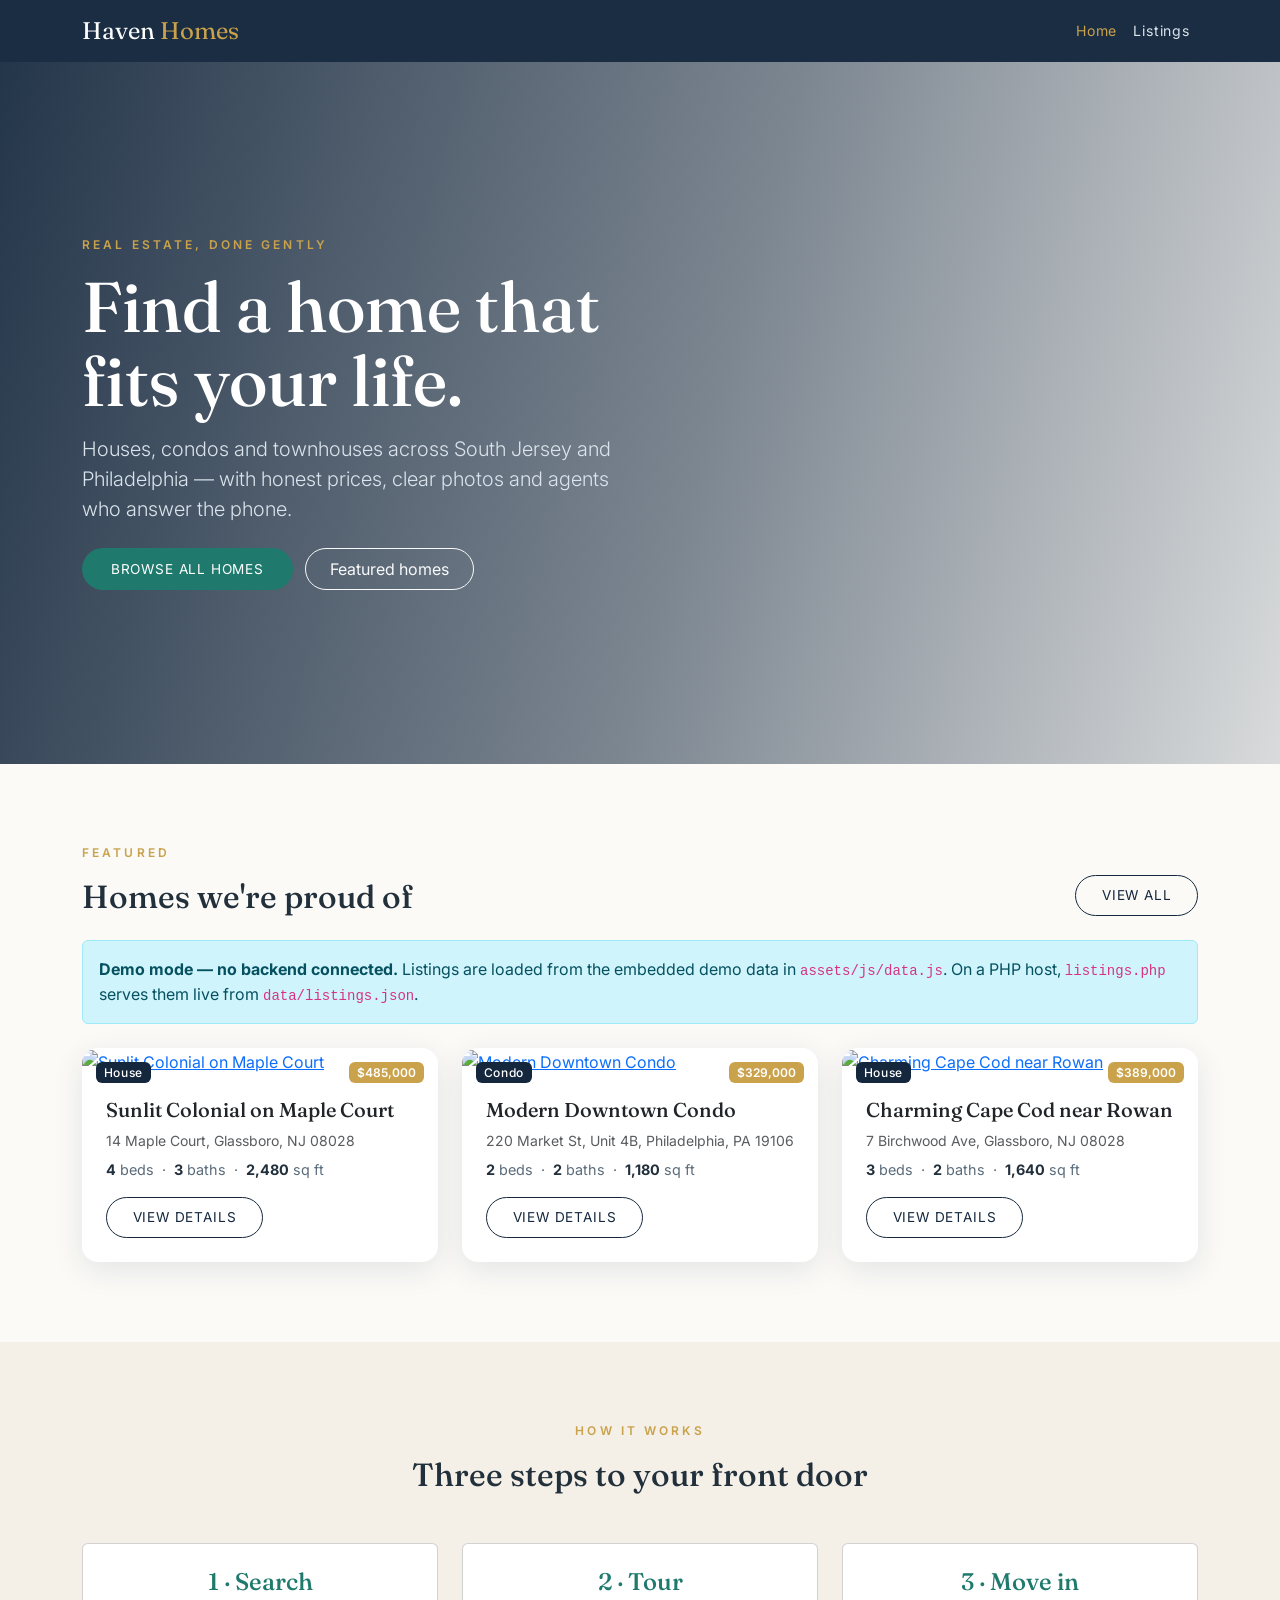
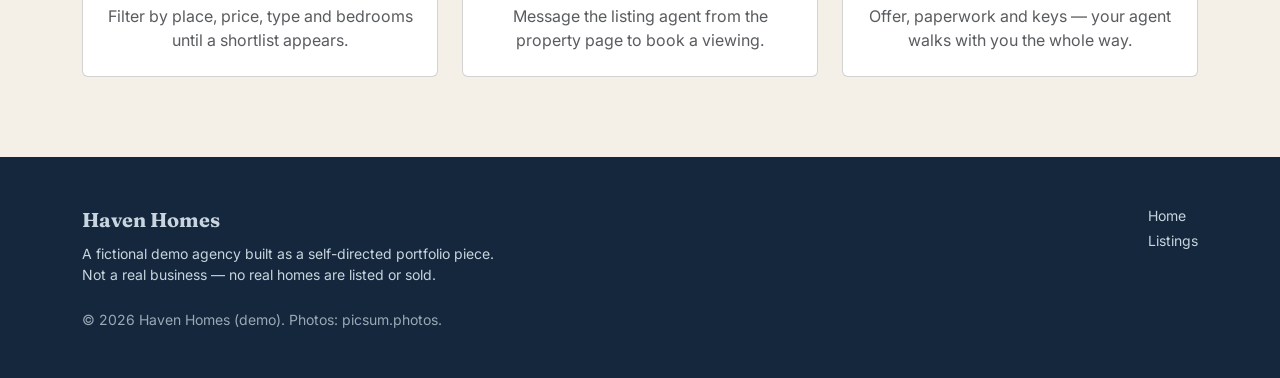
==== index.html @ 2a7b0d87 "Add Haven Homes: property search, filters, detail pages, PHP listings API + contact backend" ====
<!doctype html>
<html lang="en">
<head>
<meta charset="utf-8">
<meta name="viewport" content="width=device-width, initial-scale=1">
<title>Haven Homes — Find your next home</title>
<meta name="description" content="Haven Homes is a fictional real estate agency. Browse demo homes in New Jersey and Philadelphia.">
<link href="https://cdn.jsdelivr.net/npm/bootstrap@5.3.3/dist/css/bootstrap.min.css" rel="stylesheet">
<link href="https://fonts.googleapis.com/css2?family=Fraunces:wght@500;700&family=Inter:wght@400;500;600&display=swap" rel="stylesheet">
<link rel="stylesheet" href="assets/css/style.css">
</head>
<body>
<nav class="navbar navbar-expand-lg navbar-dark sticky-top">
  <div class="container">
    <a class="navbar-brand brand" href="index.html">Haven <span>Homes</span></a>
    <button class="navbar-toggler" type="button" data-bs-toggle="collapse" data-bs-target="#nav"><span class="navbar-toggler-icon"></span></button>
    <div class="collapse navbar-collapse" id="nav">
      <ul class="navbar-nav ms-auto">
        <li class="nav-item"><a class="nav-link active" href="index.html">Home</a></li>
        <li class="nav-item"><a class="nav-link" href="listings.html">Listings</a></li>
      </ul>
    </div>
  </div>
</nav>

<header class="hero">
  <div class="container">
    <p class="eyebrow reveal">Real estate, done gently</p>
    <h1 class="reveal">Find a home that<br>fits your life.</h1>
    <p class="lead mt-3 reveal">Houses, condos and townhouses across South Jersey and Philadelphia — with honest prices, clear photos and agents who answer the phone.</p>
    <div class="mt-4 reveal">
      <a class="btn btn-teal me-2" href="listings.html">Browse all homes</a>
      <a class="btn btn-outline-light rounded-pill px-4 py-2" href="#featured">Featured homes</a>
    </div>
  </div>
</header>

<section class="section" id="featured">
  <div class="container">
    <div class="d-flex justify-content-between align-items-end mb-4 reveal">
      <div><p class="eyebrow">Featured</p><h2 class="mb-0">Homes we're proud of</h2></div>
      <a href="listings.html" class="btn btn-outline-navy d-none d-md-inline-block">View all</a>
    </div>
    <div id="demo-note"></div>
    <div class="row g-4" id="featured-listings"><div class="col-12"><p class="text-muted">Loading homes…</p></div></div>
  </div>
</section>

<section class="section section-alt">
  <div class="container">
    <div class="text-center mb-5 reveal"><p class="eyebrow">How it works</p><h2>Three steps to your front door</h2></div>
    <div class="row g-4 text-center">
      <div class="col-md-4 reveal"><div class="card card-luxe p-4 h-100"><h3 class="h4" style="color:var(--teal)">1 · Search</h3><p class="text-muted mb-0">Filter by place, price, type and bedrooms until a shortlist appears.</p></div></div>
      <div class="col-md-4 reveal"><div class="card card-luxe p-4 h-100"><h3 class="h4" style="color:var(--teal)">2 · Tour</h3><p class="text-muted mb-0">Message the listing agent from the property page to book a viewing.</p></div></div>
      <div class="col-md-4 reveal"><div class="card card-luxe p-4 h-100"><h3 class="h4" style="color:var(--teal)">3 · Move in</h3><p class="text-muted mb-0">Offer, paperwork and keys — your agent walks with you the whole way.</p></div></div>
    </div>
  </div>
</section>

<footer class="py-5">
  <div class="container d-flex flex-column flex-md-row justify-content-between gap-3">
    <div><strong class="serif fs-5">Haven Homes</strong><p class="mb-0 small mt-2">A fictional demo agency built as a self-directed portfolio piece.<br>Not a real business — no real homes are listed or sold.</p></div>
    <div class="small"><a href="index.html" class="d-block mb-1">Home</a><a href="listings.html" class="d-block">Listings</a></div>
  </div>
  <div class="container small mt-4 opacity-75">© <span id="year">2026</span> Haven Homes (demo). Photos: picsum.photos.</div>
</footer>
<script src="https://cdn.jsdelivr.net/npm/bootstrap@5.3.3/dist/js/bootstrap.bundle.min.js"></script>
<script src="assets/js/data.js"></script>
<script src="assets/js/main.js"></script>
</body>
</html>
---- assets/css/style.css ----
/* Haven Homes — custom styles (Bootstrap 5 handles layout) */
:root{--navy:#14273d;--navy-2:#1e3a56;--teal:#1f7a6d;--sand:#f4efe7;--gold:#c9a24b;--ink:#22303c;}
body{font-family:'Inter',system-ui,sans-serif;color:var(--ink);background:#fbfaf7;}
h1,h2,h3,.serif{font-family:'Fraunces',Georgia,serif;}
.navbar{background:rgba(20,39,61,.97);}
.navbar .nav-link{color:#dbe4ec!important;letter-spacing:.06em;font-size:.88rem;}
.navbar .nav-link:hover,.navbar .nav-link.active{color:var(--gold)!important;}
.brand{font-family:'Fraunces',serif;font-size:1.5rem;color:#fff!important;}
.brand span{color:var(--gold);}
.btn-teal{background:var(--teal);color:#fff;border:none;padding:.7rem 1.8rem;border-radius:999px;letter-spacing:.06em;text-transform:uppercase;font-size:.85rem;transition:transform .25s,box-shadow .25s;}
.btn-teal:hover{background:#186257;color:#fff;transform:translateY(-2px);box-shadow:0 10px 24px rgba(31,122,109,.35);}
.btn-outline-navy{border:1px solid var(--navy);color:var(--navy);border-radius:999px;padding:.6rem 1.6rem;text-transform:uppercase;font-size:.85rem;letter-spacing:.06em;}
.btn-outline-navy:hover{background:var(--navy);color:#fff;}
.hero{min-height:78vh;background:linear-gradient(105deg,rgba(20,39,61,.93) 0%,rgba(20,39,61,.55) 55%,rgba(20,39,61,.15) 100%),url('https://picsum.photos/seed/haven-hero/1600/1000') center/cover;display:flex;align-items:center;color:#fff;}
.hero h1{font-size:clamp(2.6rem,6vw,4.4rem);line-height:1.05;}
.hero .lead{color:#dbe4ec;max-width:560px;}
.eyebrow{letter-spacing:.26em;text-transform:uppercase;font-size:.75rem;color:var(--gold);font-weight:600;}
.section{padding:5rem 0;}
.section-alt{background:var(--sand);}
.card-home{border:none;border-radius:1rem;overflow:hidden;box-shadow:0 8px 30px rgba(20,39,61,.10);transition:transform .3s,box-shadow .3s;background:#fff;height:100%;}
.card-home:hover{transform:translateY(-6px);box-shadow:0 18px 40px rgba(20,39,61,.18);}
.card-home img{height:220px;width:100%;object-fit:cover;transition:transform .5s;}
.card-home:hover img{transform:scale(1.05);}
.badge-type{position:absolute;top:14px;left:14px;background:var(--navy);color:#fff;font-weight:500;letter-spacing:.05em;}
.badge-price{position:absolute;top:14px;right:14px;background:var(--gold);color:#fff;font-weight:600;}
.spec{font-size:.9rem;color:#5a6b7a;}
.spec strong{color:var(--ink);}
.gallery-main{border-radius:1rem;height:420px;width:100%;object-fit:cover;}
.gallery-thumb{border-radius:.6rem;height:90px;width:100%;object-fit:cover;cursor:pointer;opacity:.75;border:2px solid transparent;transition:opacity .2s,border-color .2s;}
.gallery-thumb:hover,.gallery-thumb.active{opacity:1;border-color:var(--teal);}
footer{background:var(--navy);color:#c8d4de;}
footer a{color:#c8d4de;text-decoration:none;}
footer a:hover{color:var(--gold);}
.reveal{opacity:0;transform:translateY(28px);transition:opacity .7s ease,transform .7s ease;}
.reveal.visible{opacity:1;transform:none;}
@media (prefers-reduced-motion:reduce){.reveal{opacity:1;transform:none;transition:none;}}
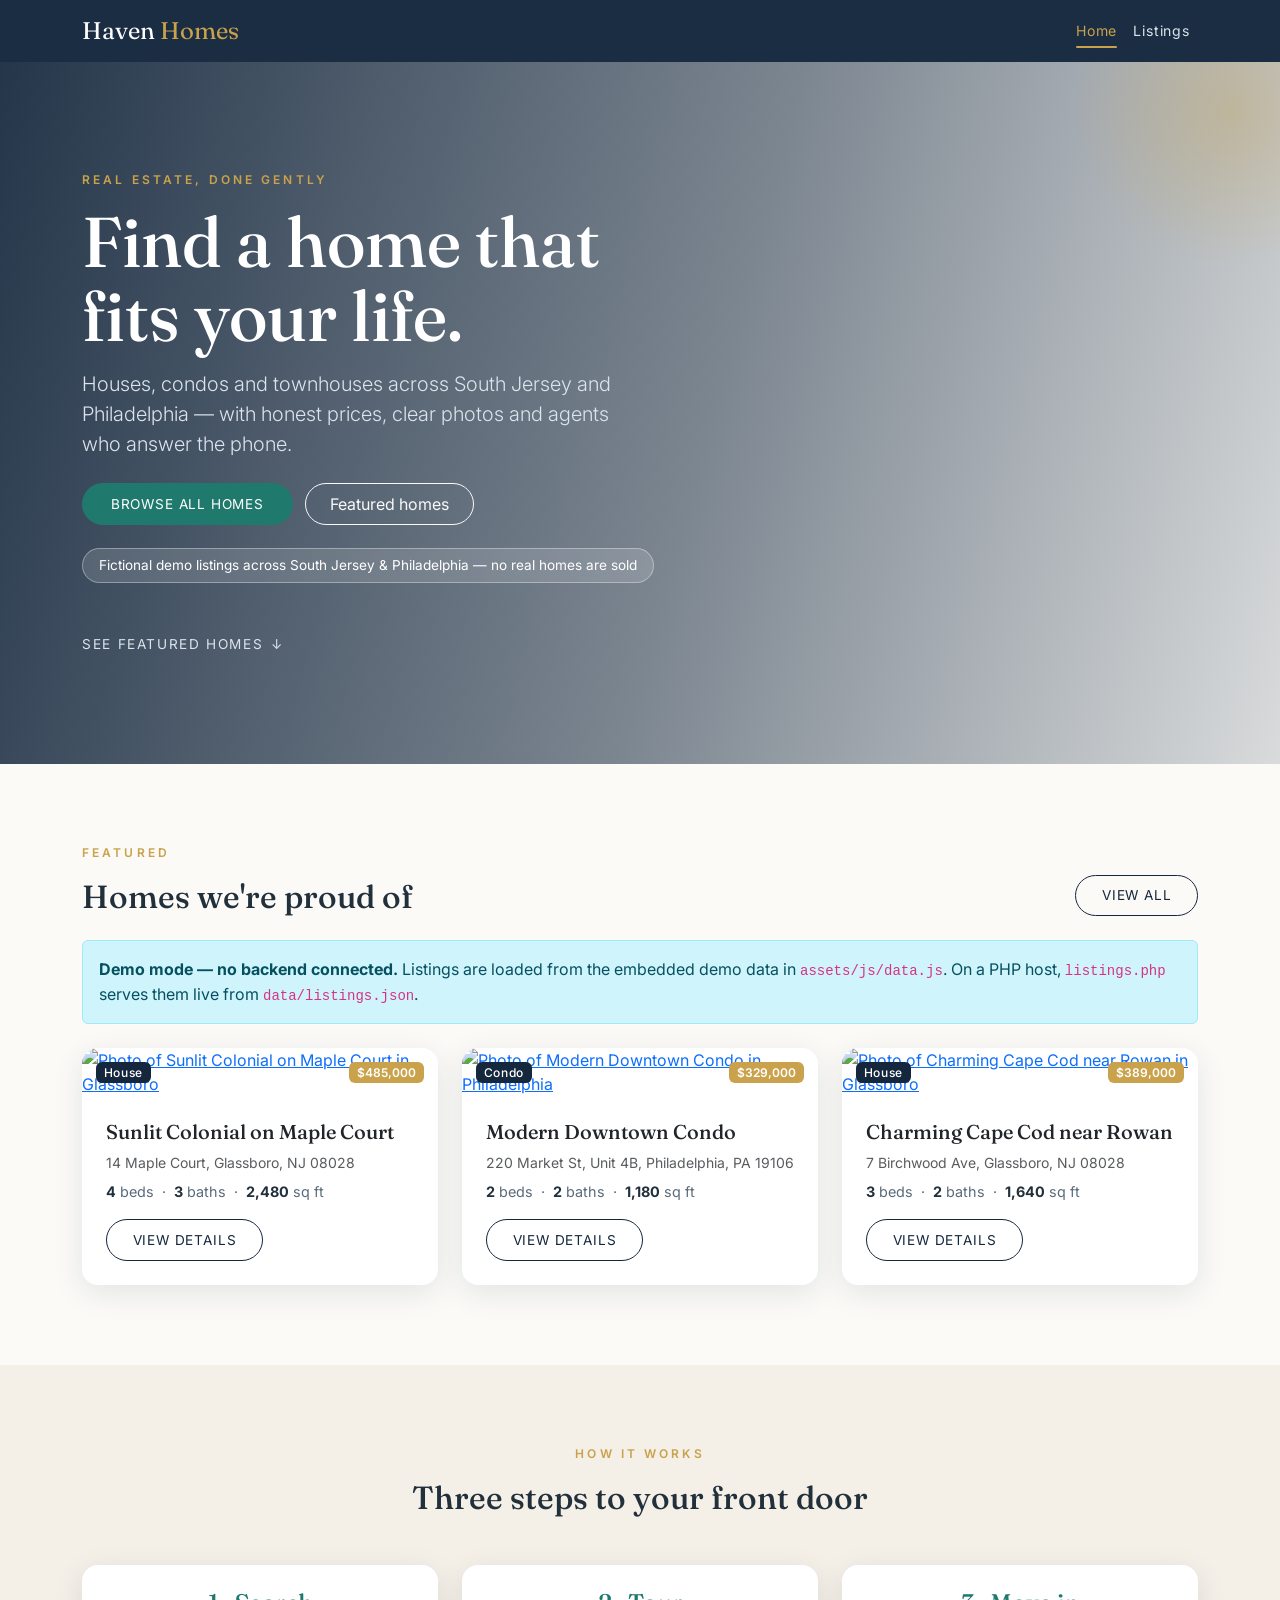
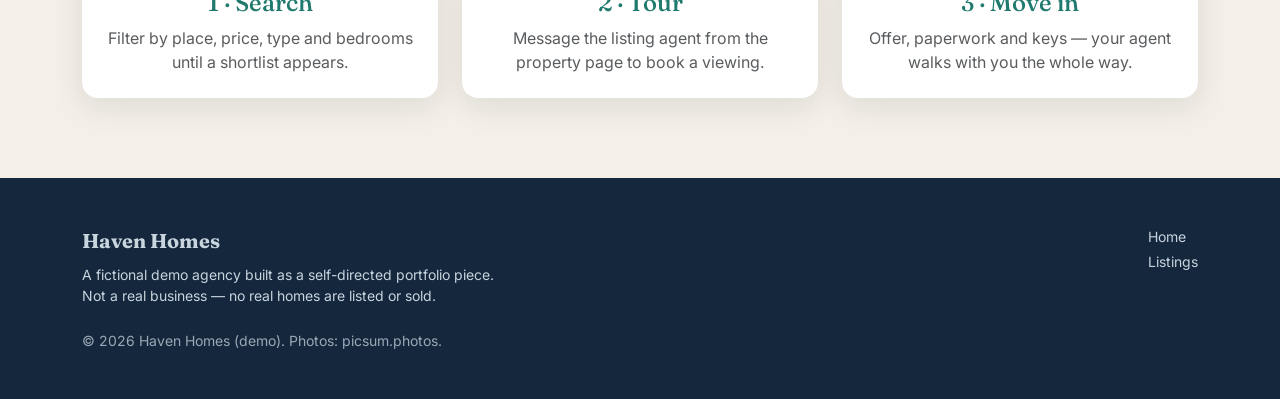
==== commit 60c33150: "Upgrade polish: animations, content, accessibility" ====
--- a/index.html
+++ b/index.html
@@ -10,13 +10,14 @@
 <link rel="stylesheet" href="assets/css/style.css">
 </head>
 <body>
+<a class="skip-link" href="#main">Skip to main content</a>
 <nav class="navbar navbar-expand-lg navbar-dark sticky-top">
   <div class="container">
     <a class="navbar-brand brand" href="index.html">Haven <span>Homes</span></a>
-    <button class="navbar-toggler" type="button" data-bs-toggle="collapse" data-bs-target="#nav"><span class="navbar-toggler-icon"></span></button>
+    <button class="navbar-toggler" type="button" data-bs-toggle="collapse" data-bs-target="#nav" aria-controls="nav" aria-expanded="false" aria-label="Toggle navigation"><span class="navbar-toggler-icon"></span></button>
     <div class="collapse navbar-collapse" id="nav">
       <ul class="navbar-nav ms-auto">
-        <li class="nav-item"><a class="nav-link active" href="index.html">Home</a></li>
+        <li class="nav-item"><a class="nav-link active" aria-current="page" href="index.html">Home</a></li>
         <li class="nav-item"><a class="nav-link" href="listings.html">Listings</a></li>
       </ul>
     </div>
@@ -32,9 +33,12 @@
       <a class="btn btn-teal me-2" href="listings.html">Browse all homes</a>
       <a class="btn btn-outline-light rounded-pill px-4 py-2" href="#featured">Featured homes</a>
     </div>
+    <p class="reveal"><span class="hero-note">Fictional demo listings across South Jersey &amp; Philadelphia — no real homes are sold</span></p>
+    <a class="scroll-cue reveal" href="#featured">See featured homes <span class="cue-arrow" aria-hidden="true">↓</span></a>
   </div>
 </header>
 
+<main id="main">
 <section class="section" id="featured">
   <div class="container">
     <div class="d-flex justify-content-between align-items-end mb-4 reveal">
@@ -42,7 +46,8 @@
       <a href="listings.html" class="btn btn-outline-navy d-none d-md-inline-block">View all</a>
     </div>
     <div id="demo-note"></div>
-    <div class="row g-4" id="featured-listings"><div class="col-12"><p class="text-muted">Loading homes…</p></div></div>
+    <div class="row g-4" id="featured-listings" aria-busy="true"><p class="visually-hidden" role="status">Loading homes…</p><div class="col-md-6 col-lg-4" aria-hidden="true"><div class="skeleton-card"><div class="skeleton-block skeleton-img"></div><div class="skeleton-block skeleton-line"></div><div class="skeleton-block skeleton-line short"></div></div></div><div class="col-md-6 col-lg-4" aria-hidden="true"><div class="skeleton-card"><div class="skeleton-block skeleton-img"></div><div class="skeleton-block skeleton-line"></div><div class="skeleton-block skeleton-line short"></div></div></div><div class="col-md-6 col-lg-4" aria-hidden="true"><div class="skeleton-card"><div class="skeleton-block skeleton-img"></div><div class="skeleton-block skeleton-line"></div><div class="skeleton-block skeleton-line short"></div></div></div></div>
+    <div class="text-center mt-4 d-md-none"><a href="listings.html" class="btn btn-outline-navy">View all homes</a></div>
   </div>
 </section>
 
@@ -50,12 +55,13 @@
   <div class="container">
     <div class="text-center mb-5 reveal"><p class="eyebrow">How it works</p><h2>Three steps to your front door</h2></div>
     <div class="row g-4 text-center">
-      <div class="col-md-4 reveal"><div class="card card-luxe p-4 h-100"><h3 class="h4" style="color:var(--teal)">1 · Search</h3><p class="text-muted mb-0">Filter by place, price, type and bedrooms until a shortlist appears.</p></div></div>
-      <div class="col-md-4 reveal"><div class="card card-luxe p-4 h-100"><h3 class="h4" style="color:var(--teal)">2 · Tour</h3><p class="text-muted mb-0">Message the listing agent from the property page to book a viewing.</p></div></div>
-      <div class="col-md-4 reveal"><div class="card card-luxe p-4 h-100"><h3 class="h4" style="color:var(--teal)">3 · Move in</h3><p class="text-muted mb-0">Offer, paperwork and keys — your agent walks with you the whole way.</p></div></div>
+      <div class="col-md-4 reveal"><div class="card step-card p-4 h-100"><h3 class="h4" style="color:var(--teal)">1 · Search</h3><p class="text-muted mb-0">Filter by place, price, type and bedrooms until a shortlist appears.</p></div></div>
+      <div class="col-md-4 reveal"><div class="card step-card p-4 h-100"><h3 class="h4" style="color:var(--teal)">2 · Tour</h3><p class="text-muted mb-0">Message the listing agent from the property page to book a viewing.</p></div></div>
+      <div class="col-md-4 reveal"><div class="card step-card p-4 h-100"><h3 class="h4" style="color:var(--teal)">3 · Move in</h3><p class="text-muted mb-0">Offer, paperwork and keys — your agent walks with you the whole way.</p></div></div>
     </div>
   </div>
 </section>
+</main>
 
 <footer class="py-5">
   <div class="container d-flex flex-column flex-md-row justify-content-between gap-3">
--- a/assets/css/style.css
+++ b/assets/css/style.css
@@ -33,4 +33,89 @@
 footer a:hover{color:var(--gold);}
 .reveal{opacity:0;transform:translateY(28px);transition:opacity .7s ease,transform .7s ease;}
 .reveal.visible{opacity:1;transform:none;}
-@media (prefers-reduced-motion:reduce){.reveal{opacity:1;transform:none;transition:none;}}
+
+/* ===== Polish layer: motion, micro-interactions, focus, responsive ===== */
+.skip-link{position:absolute;left:12px;top:-60px;z-index:2000;background:var(--navy);color:#fff;padding:10px 18px;border-radius:10px;font-weight:600;text-decoration:none;transition:top .2s ease;}
+.skip-link:focus{top:12px;color:#fff;}
+:focus-visible{outline:3px solid rgba(31,122,109,.65);outline-offset:2px;border-radius:6px;}
+.navbar .nav-link{position:relative;}
+.navbar .nav-link::after{content:"";position:absolute;left:.5rem;right:.5rem;bottom:2px;height:2px;background:var(--gold);border-radius:2px;transform:scaleX(0);transform-origin:left;transition:transform .25s ease;}
+.navbar .nav-link:hover::after,.navbar .nav-link.active::after{transform:scaleX(1);}
+.btn-teal:active,.btn-outline-navy:active,.btn-outline-light:active{transform:translateY(0) scale(.97);}
+.btn-outline-navy{transition:background-color .2s,color .2s,transform .15s,box-shadow .2s;}
+.btn-outline-navy:hover{box-shadow:0 8px 20px rgba(20,39,61,.22);}
+.btn-teal:focus-visible,.btn-outline-navy:focus-visible{outline:3px solid rgba(201,162,75,.8);outline-offset:3px;}
+/* Animated hero */
+.hero{position:relative;overflow:hidden;animation:heroDrift 22s ease-in-out infinite alternate;}
+@keyframes heroDrift{from{background-position:50% 40%;}to{background-position:50% 62%;}}
+.hero::after{content:"";position:absolute;right:-120px;top:-120px;width:340px;height:340px;border-radius:50%;background:radial-gradient(circle,rgba(201,162,75,.32),transparent 65%);animation:glowFloat 10s ease-in-out infinite alternate;pointer-events:none;}
+@keyframes glowFloat{from{transform:translate(0,0) scale(1);}to{transform:translate(-24px,20px) scale(1.1);}}
+.hero .container{position:relative;z-index:1;}
+.hero-note{display:inline-block;background:rgba(255,255,255,.14);border:1px solid rgba(255,255,255,.35);color:#fff;border-radius:999px;padding:.4rem 1rem;font-size:.85rem;margin-top:1.4rem;}
+.scroll-cue{display:inline-flex;align-items:center;gap:.5rem;color:#dbe4ec;text-decoration:none;font-size:.85rem;letter-spacing:.12em;text-transform:uppercase;margin-top:2.2rem;}
+.scroll-cue:hover{color:var(--gold);}
+.scroll-cue .cue-arrow{display:inline-block;animation:cueBounce 1.8s ease-in-out infinite;}
+@keyframes cueBounce{0%,100%{transform:translateY(0);}50%{transform:translateY(5px);}}
+/* Cards */
+.card-home:focus-within{transform:translateY(-6px);box-shadow:0 18px 40px rgba(20,39,61,.18);}
+.card-home:focus-within img{transform:scale(1.05);}
+.card-home .card-body a:not(.btn):hover{color:var(--teal)!important;text-decoration:underline!important;}
+.step-card{border:none;border-radius:1rem;box-shadow:0 8px 30px rgba(20,39,61,.10);background:#fff;transition:transform .3s,box-shadow .3s;}
+.step-card:hover{transform:translateY(-5px);box-shadow:0 16px 36px rgba(20,39,61,.16);}
+/* Filter card sticks under the navbar on desktop while results scroll */
+@media (min-width:992px){.filter-card{position:sticky;top:84px;z-index:10;}}
+/* Empty + loading states */
+.empty-state{border:1.5px dashed #b9cfc9;border-radius:1rem;background:#fff;padding:44px 24px;text-align:center;}
+.empty-state .empty-icon{width:64px;height:64px;border-radius:50%;background:#e3f0ec;color:var(--teal);display:grid;place-items:center;font-size:1.7rem;margin:0 auto 16px;}
+.empty-state .empty-title{font-size:1.25rem;font-weight:700;margin-bottom:6px;}
+.empty-state p{color:#5a6b7a;max-width:440px;margin:0 auto 18px;}
+.skeleton-card{border-radius:1rem;background:#fff;overflow:hidden;box-shadow:0 8px 30px rgba(20,39,61,.08);}
+.skeleton-block{background:linear-gradient(100deg,#e8ecef 40%,#f4f6f7 50%,#e8ecef 60%);background-size:200% 100%;animation:shimmer 1.3s linear infinite;}
+@keyframes shimmer{from{background-position:120% 0;}to{background-position:-80% 0;}}
+.skeleton-img{height:220px;}
+.skeleton-line{height:14px;border-radius:7px;margin:16px 20px 0;}
+.skeleton-line.short{width:55%;margin-bottom:20px;}
+/* Property gallery: keyboard-accessible thumbnail buttons + fade swap */
+.gallery-main{transition:opacity .3s ease;}
+.gallery-main.fading{opacity:.25;}
+.gallery-thumb-btn{display:block;width:100%;padding:0;border:none;background:none;border-radius:.6rem;cursor:pointer;}
+.gallery-thumb-btn:focus-visible{outline:3px solid rgba(31,122,109,.7);outline-offset:3px;}
+.gallery-thumb-btn:hover .gallery-thumb,.gallery-thumb-btn:focus-visible .gallery-thumb{opacity:1;}
+.gallery-thumb-btn.active .gallery-thumb{opacity:1;border-color:var(--teal);}
+.feature-list{list-style:none;padding:0;}
+.feature-list li{padding:.35rem 0 .35rem 1.5rem;position:relative;}
+.feature-list li::before{content:"✓";position:absolute;left:0;color:var(--teal);font-weight:700;}
+.agent-card{border-radius:1rem;}
+/* Forms */
+.field-hint{color:#5a6b7a;font-size:.82rem;margin-top:.3rem;}
+.required-note{color:#5a6b7a;font-size:.85rem;}
+.form-control:focus,.form-select:focus{border-color:var(--teal);box-shadow:0 0 0 .2rem rgba(31,122,109,.18);}
+.form-control.is-invalid,.form-select.is-invalid{border-color:#c0392b;}
+.invalid-feedback-custom{color:#c0392b;font-size:.85rem;margin-top:.3rem;display:none;}
+.invalid-feedback-custom.show{display:block;}
+#contact-status{animation:fadeSlide .35s ease both;}
+@keyframes fadeSlide{from{opacity:0;transform:translateY(6px);}to{opacity:1;transform:none;}}
+/* Back to top */
+.back-to-top{position:fixed;right:18px;bottom:18px;z-index:1050;width:46px;height:46px;border-radius:50%;border:none;background:var(--navy);color:#fff;font-size:1.1rem;box-shadow:0 10px 24px rgba(20,39,61,.35);opacity:0;pointer-events:none;transform:translateY(10px);transition:opacity .3s,transform .3s,background-color .2s;}
+.back-to-top.show{opacity:1;pointer-events:auto;transform:none;}
+.back-to-top:hover{background:var(--navy-2);}
+/* Responsive */
+@media (max-width:767.98px){
+  .section{padding:3.2rem 0;}
+  .hero{min-height:66vh;}
+  .gallery-main{height:280px;}
+  .gallery-thumb{height:70px;}
+}
+@media (max-width:575.98px){
+  .hero .btn-teal,.hero .btn-outline-light{width:100%;margin-bottom:.6rem;}
+  .empty-state{padding:32px 16px;}
+}
+/* Reduced motion across the site */
+@media (prefers-reduced-motion:reduce){
+  html{scroll-behavior:auto;}
+  *,*::before,*::after{animation-duration:.01ms!important;animation-iteration-count:1!important;transition-duration:.01ms!important;}
+  .reveal{opacity:1;transform:none;}
+  .hero,.hero::after,.scroll-cue .cue-arrow,.skeleton-block{animation:none;}
+  .card-home:hover,.step-card:hover{transform:none;}
+  .card-home:hover img{transform:none;}
+}
